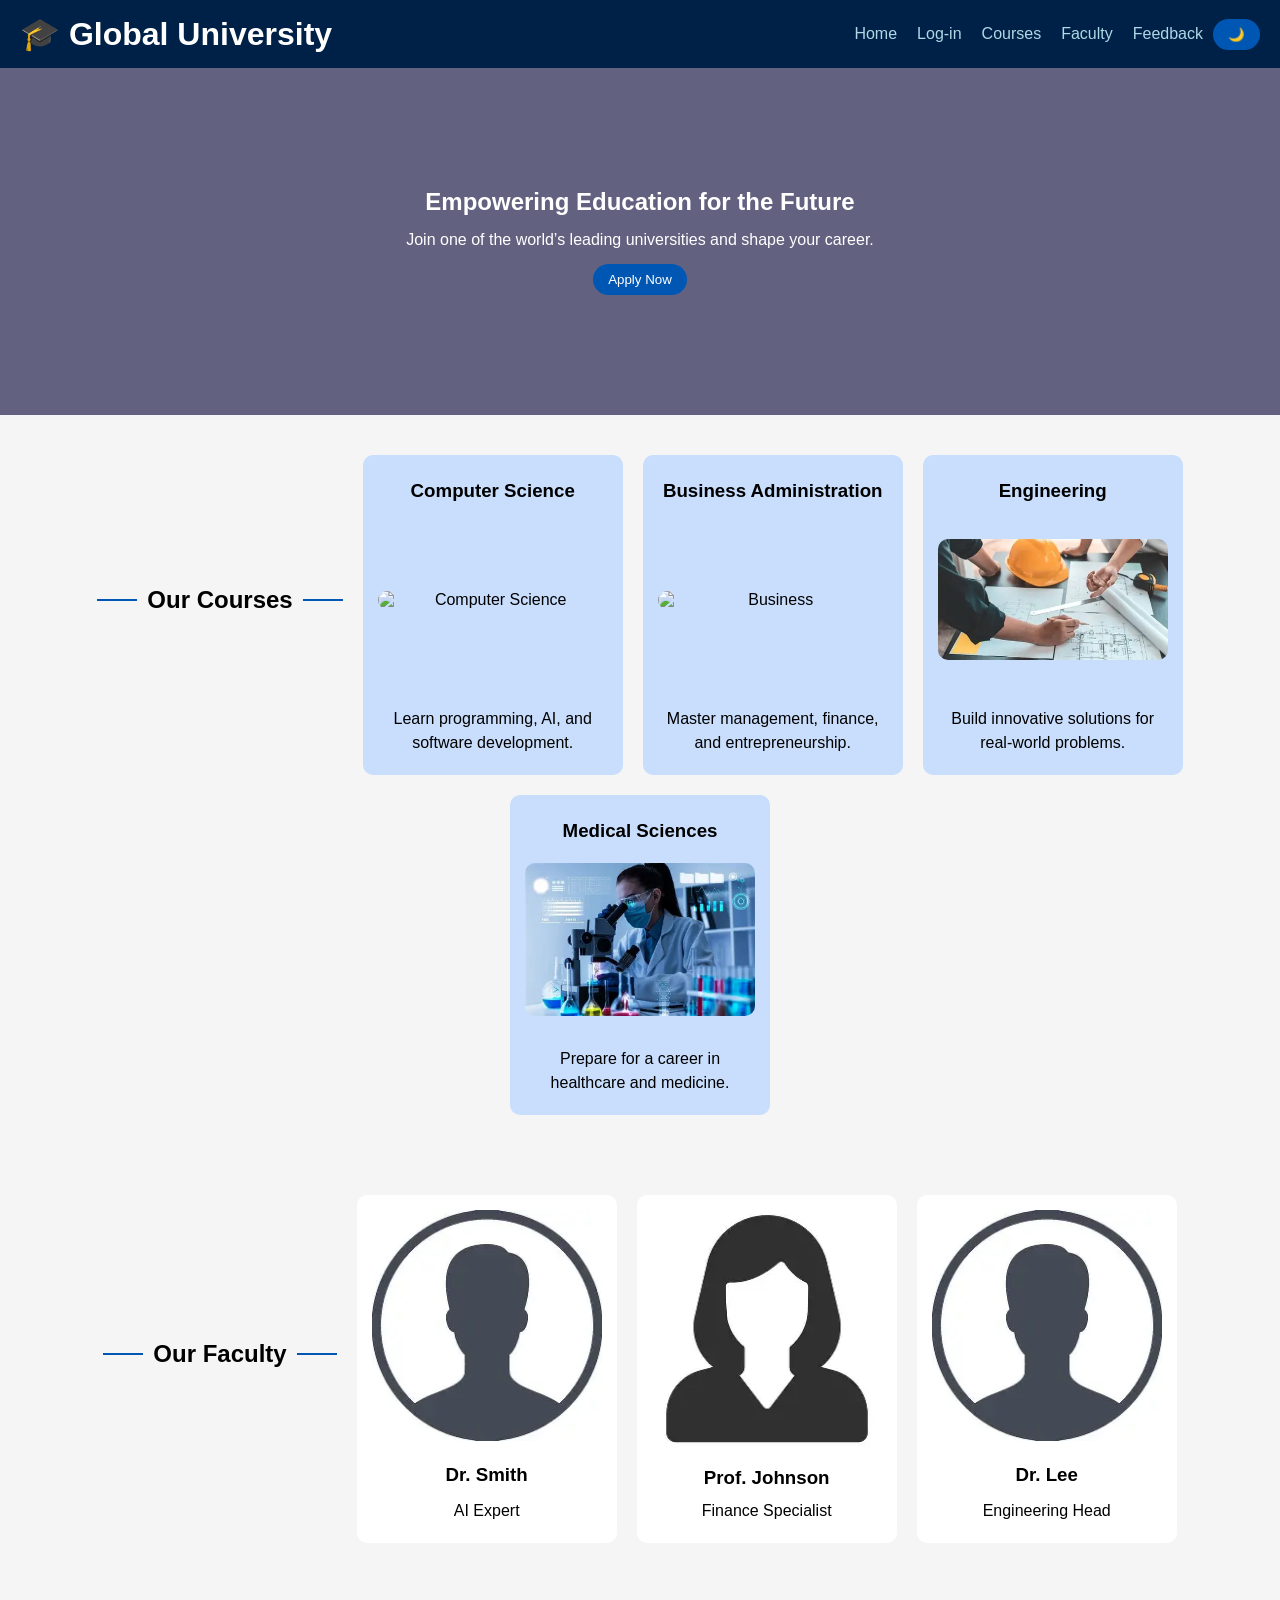
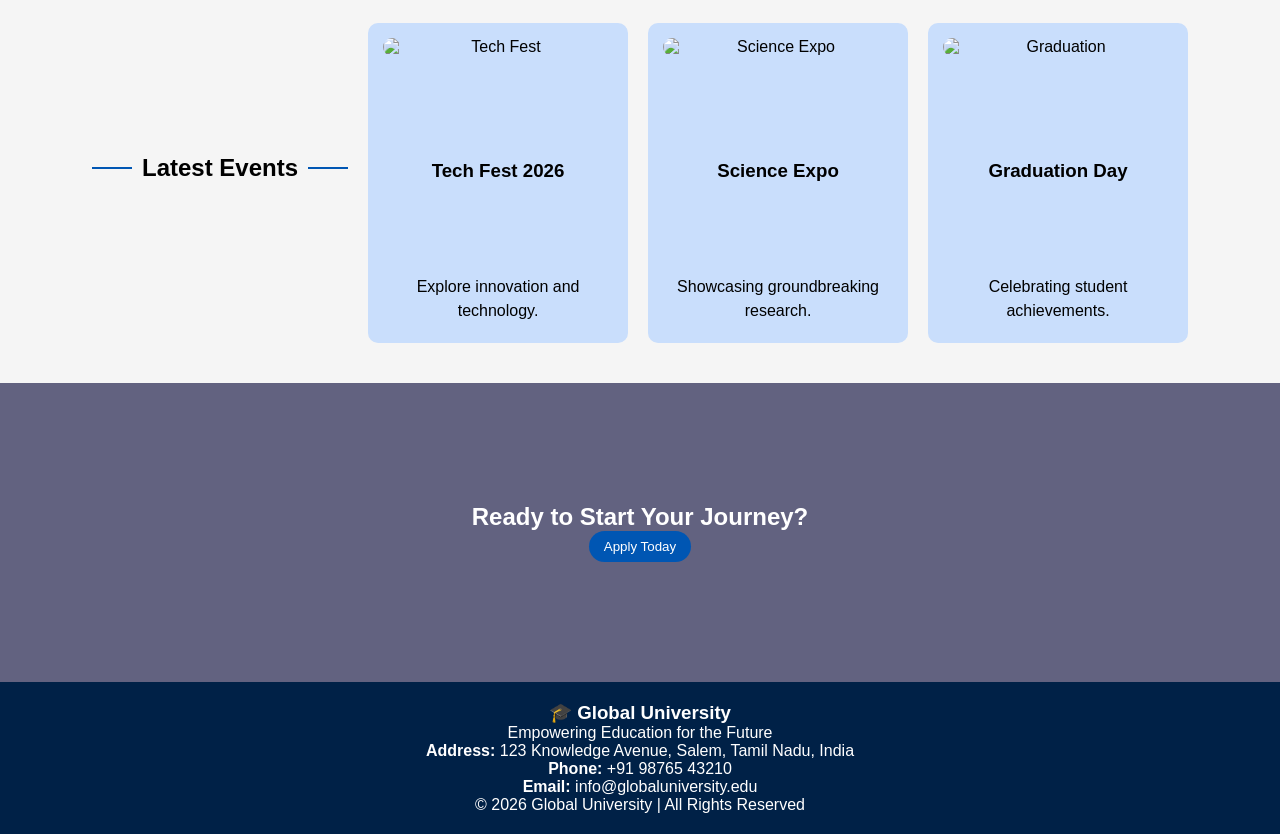
==== index.html @ e3558bdb "Add files via upload" ====
<!DOCTYPE html>
<html lang="en">
<head>
<meta charset="UTF-8">
<meta name="viewport" content="width=device-width, initial-scale=1.0">
<title>Global University</title>
<link rel="stylesheet" href="style.css">
</head>

<body>

<!-- HEADER -->
<header>
    <h1>🎓 Global University</h1>
    
    <nav id="nav">
        <a href="index.html">Home</a>
                <a href="login.html">Log-in</a>

        <a href="courses.html">Courses</a>
        <a href="faculty.html">Faculty</a>
        <a href="contact.html">Feedback</a>
            <button onclick="toggleTheme()">🌙</button>

    </nav>

</header>

<!-- HERO -->
<section class="hero">
    <h2>Empowering Education for the Future</h2>
    <p>Join one of the world’s leading universities and shape your career.</p>
    <button onclick="welcome()">Apply Now</button>
</section>

<!-- COURSES -->
<section class="courses">
    <h2>Our Courses</h2>

    <div class="card">
        <h3>Computer Science</h3>
        <img src="https://images.unsplash.com/photo-1518770660439-4636190af475" alt="Computer Science">
        <p>Learn programming, AI, and software development.</p>
    </div>

    <div class="card">
        <h3>Business Administration</h3>
        <img src="https://images.unsplash.com/photo-1554224155-6726b3ff858f" alt="Business">
        <p>Master management, finance, and entrepreneurship.</p>
    </div>

    <div class="card">
        <h3>Engineering</h3>
        <img src="engneering.webp" alt="Engineering">
        <p>Build innovative solutions for real-world problems.</p>
    </div>

    <div class="card">
        <h3>Medical Sciences</h3>
        <img src="medical.webp" alt="Medical">
        <p>Prepare for a career in healthcare and medicine.</p>
    </div>
</section>

<!-- FACULTY -->
<section class="faculty">
    <h2>Our Faculty</h2>

    <div class="pcard">
        <img src="profile-male.webp" alt="Dr Smith">
        <h3>Dr. Smith</h3>
        <p>AI Expert</p>
    </div>

    <div class="pcard">
        <img src="profile-female.webp" alt="Prof Johnson">
        <h3>Prof. Johnson</h3>
        <p>Finance Specialist</p>
    </div>

    <div class="pcard">
        <img src="profile-male.webp" alt="Dr Lee">
        <h3>Dr. Lee</h3>
        <p>Engineering Head</p>
    </div>
</section>

<!-- EVENTS -->
<section class="events">
    <h2>Latest Events</h2>

    <div class="card">
        <img src="https://images.unsplash.com/photo-1503428593586-e225b39bddfe" alt="Tech Fest">
        <h3>Tech Fest 2026</h3>
        <p>Explore innovation and technology.</p>
    </div>

    <div class="card">
        <img src="https://images.unsplash.com/photo-1523580494863-6f3031224c94" alt="Science Expo">
        <h3>Science Expo</h3>
        <p>Showcasing groundbreaking research.</p>
    </div>

    <div class="card">
        <img src="https://images.unsplash.com/photo-1521737604893-d14cc237f11d" alt="Graduation">
        <h3>Graduation Day</h3>
        <p>Celebrating student achievements.</p>
    </div>
</section>

<!-- CTA -->
<section class="hero">
    <h2>Ready to Start Your Journey?</h2>
    <button onclick="welcome()">Apply Today</button>
</section>

<footer>
    <div>
        <h3>🎓 Global University</h3>
        <p>Empowering Education for the Future</p>
    </div>

    <div>
        <p><b>Address:</b> 123 Knowledge Avenue, Salem, Tamil Nadu, India</p>
        <p><b>Phone:</b> +91 98765 43210</p>
        <p><b>Email:</b> info@globaluniversity.edu</p>
    </div>

    <p>© 2026 Global University | All Rights Reserved</p>
</footer>

<!-- SCROLL BUTTON -->
<button id="topBtn" onclick="scrollTop()">⬆</button>

<script src="script.js"></script>

</body>
</html>
---- style.css ----
/* RESET */
* {
    margin: 0;
    padding: 0;
    box-sizing: border-box;
}

/* BODY */
body {
    font-family: Arial, sans-serif;
    background: #f5f5f5;
    transition: 0.3s;
}

/* DARK MODE */
.dark {
    background: #121212;
    color: white;
}

.dark h2 {
    color: white;
}

/* HEADER */
header {
    display: flex;
    justify-content: space-between;
    align-items: center;
    padding: 15px 20px;
    background: #002147;
    color: white;
}

/* NAV */
nav {
    display: flex;
    align-items: center;
}

nav a {
    color: lightblue;
    margin: 0 10px;
    text-decoration: none;
    transition: 0.3s;
}

nav a:hover {
    color: white;
}

/* BUTTON */
button {
    padding: 8px 15px;
    background: #0056b3;
    color: white;
    border: none;
    cursor: pointer;
    border-radius: 20px;
    transition: 0.3s;
}

button:hover {
    background: #003f80;
}

/* HERO */
.hero {
    text-align: center;
    padding: 120px 20px;
    background: linear-gradient(rgba(0,0,50,0.6), rgba(0,0,50,0.6)),
    url('https://images.unsplash.com/photo-1523050854058-8df90110c9f1') no-repeat center/cover;
    color: white;
}

.hero p {
    margin: 15px 0;
}

/* SECTIONS */
.courses, .faculty, .events {
    display: flex;
    flex-wrap: wrap;
    justify-content: center;
    gap: 20px;
    padding: 40px 20px;
    text-align: center;
}

.contact {
    padding: 40px 20px;
    text-align: center;
}

/* CARDS */
.card, .pcard {
    width: 260px;
    min-height: 320px;
    padding: 15px;
    border-radius: 10px;
    transition: 0.4s;
    opacity: 0;
    transform: translateY(50px);
    display: flex;
    flex-direction: column;
    justify-content: space-between;
}

.card {
    background: rgb(201, 222, 252);
}

.pcard {
    background: white;
}

/* IMAGE */
.card img, .pcard img {
    width: 100%;
    object-fit: cover;
    border-radius: 10px;
    margin-bottom: 10px;
}

/* TEXT */
.card h3, .pcard h3 {
    margin: 10px 0 5px;
}

.card p, .pcard p {
    margin: 5px 0;
    line-height: 1.5;
}

/* HOVER */
.card:hover, .pcard:hover {
    transform: scale(1.05);
}

/* FORM */
.contact input,
.contact textarea {
    display: block;
    margin: 10px auto;
    padding: 10px;
    width: 60%;
    border: 1px solid #ccc;
    border-radius: 5px;
}

/* LOGIN PAGE SUPPORT */
.container {
    height: calc(100vh - 70px);
    display: flex;
    justify-content: center;
    align-items: center;
}

.login-box {
    background: white;
    padding: 30px;
    width: 300px;
    border-radius: 10px;
    text-align: center;
}

.login-box input {
    width: 100%;
    padding: 10px;
    margin: 10px 0;
}

.login-box button {
    width: 100%;
}

/* FOOTER */
footer {
    text-align: center;
    padding: 20px;
    background: #002147;
    color: white;
}

/* SCROLL BUTTON */
#topBtn {
    position: fixed;
    bottom: 20px;
    right: 20px;
    display: none;
    border-radius: 50%;
}

/* INLINE HEADING STYLE */
.faculty h2,
.courses h2,
.events h2,
.contact h2 {
    display: inline-flex;
    align-items: center;
    gap: 10px;
    margin-bottom: 30px;
}

.faculty h2::before,
.faculty h2::after,
.courses h2::before,
.courses h2::after,
.events h2::before,
.events h2::after,
.contact h2::before,
.contact h2::after {
    content: "";
    width: 40px;
    height: 2px;
    background: #0056b3;
}

/* RESPONSIVE */
@media(max-width: 768px) {

    nav {
        display: none;
        flex-direction: column;
        background: #002147;
        position: absolute;
        top: 60px;
        right: 0;
        width: 200px;
        padding: 10px;
    }

    nav a {
        margin: 10px 0;
        display: block;
    }

    .menu-toggle {
        display: block;
    }

    .card, .pcard {
        width: 90%;
    }

    .contact input,
    .contact textarea {
        width: 90%;
    }
}
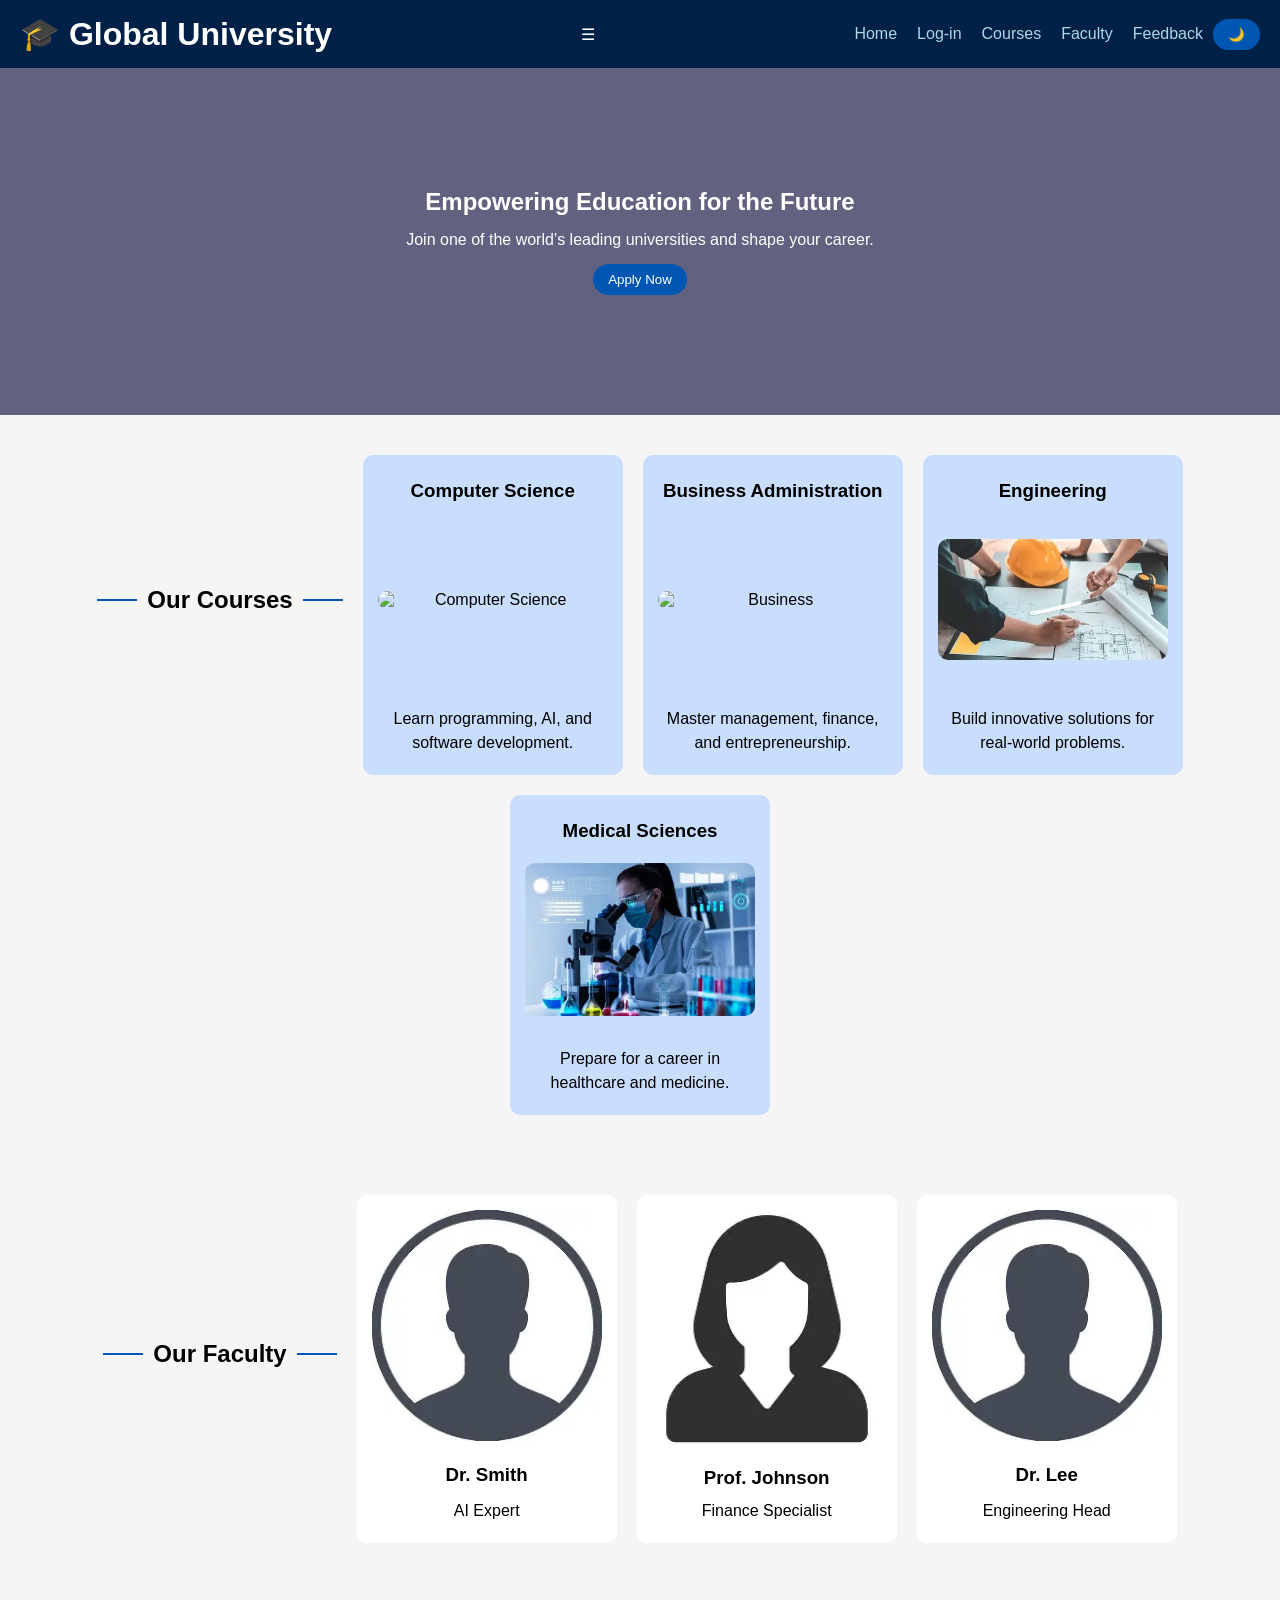
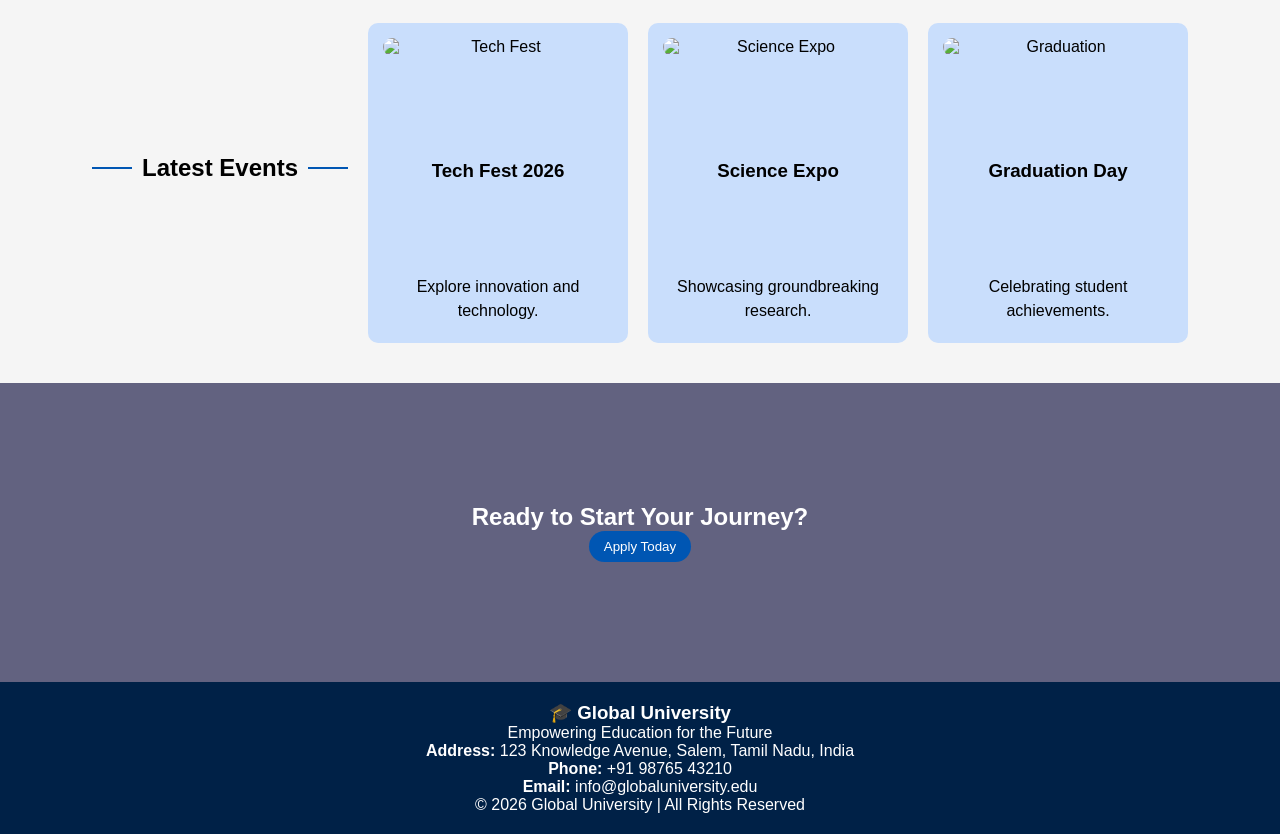
==== commit 3d696e1d: "Update index.html" ====
--- a/index.html
+++ b/index.html
@@ -12,7 +12,10 @@
 <!-- HEADER -->
 <header>
     <h1>🎓 Global University</h1>
-    
+
+ <div class="menu-toggle" onclick="toggleMenu()">☰</div>
+
+    <nav id="navMenu">
     <nav id="nav">
         <a href="index.html">Home</a>
                 <a href="login.html">Log-in</a>
@@ -135,4 +138,4 @@
 <script src="script.js"></script>
 
 </body>
-</html>+</html>
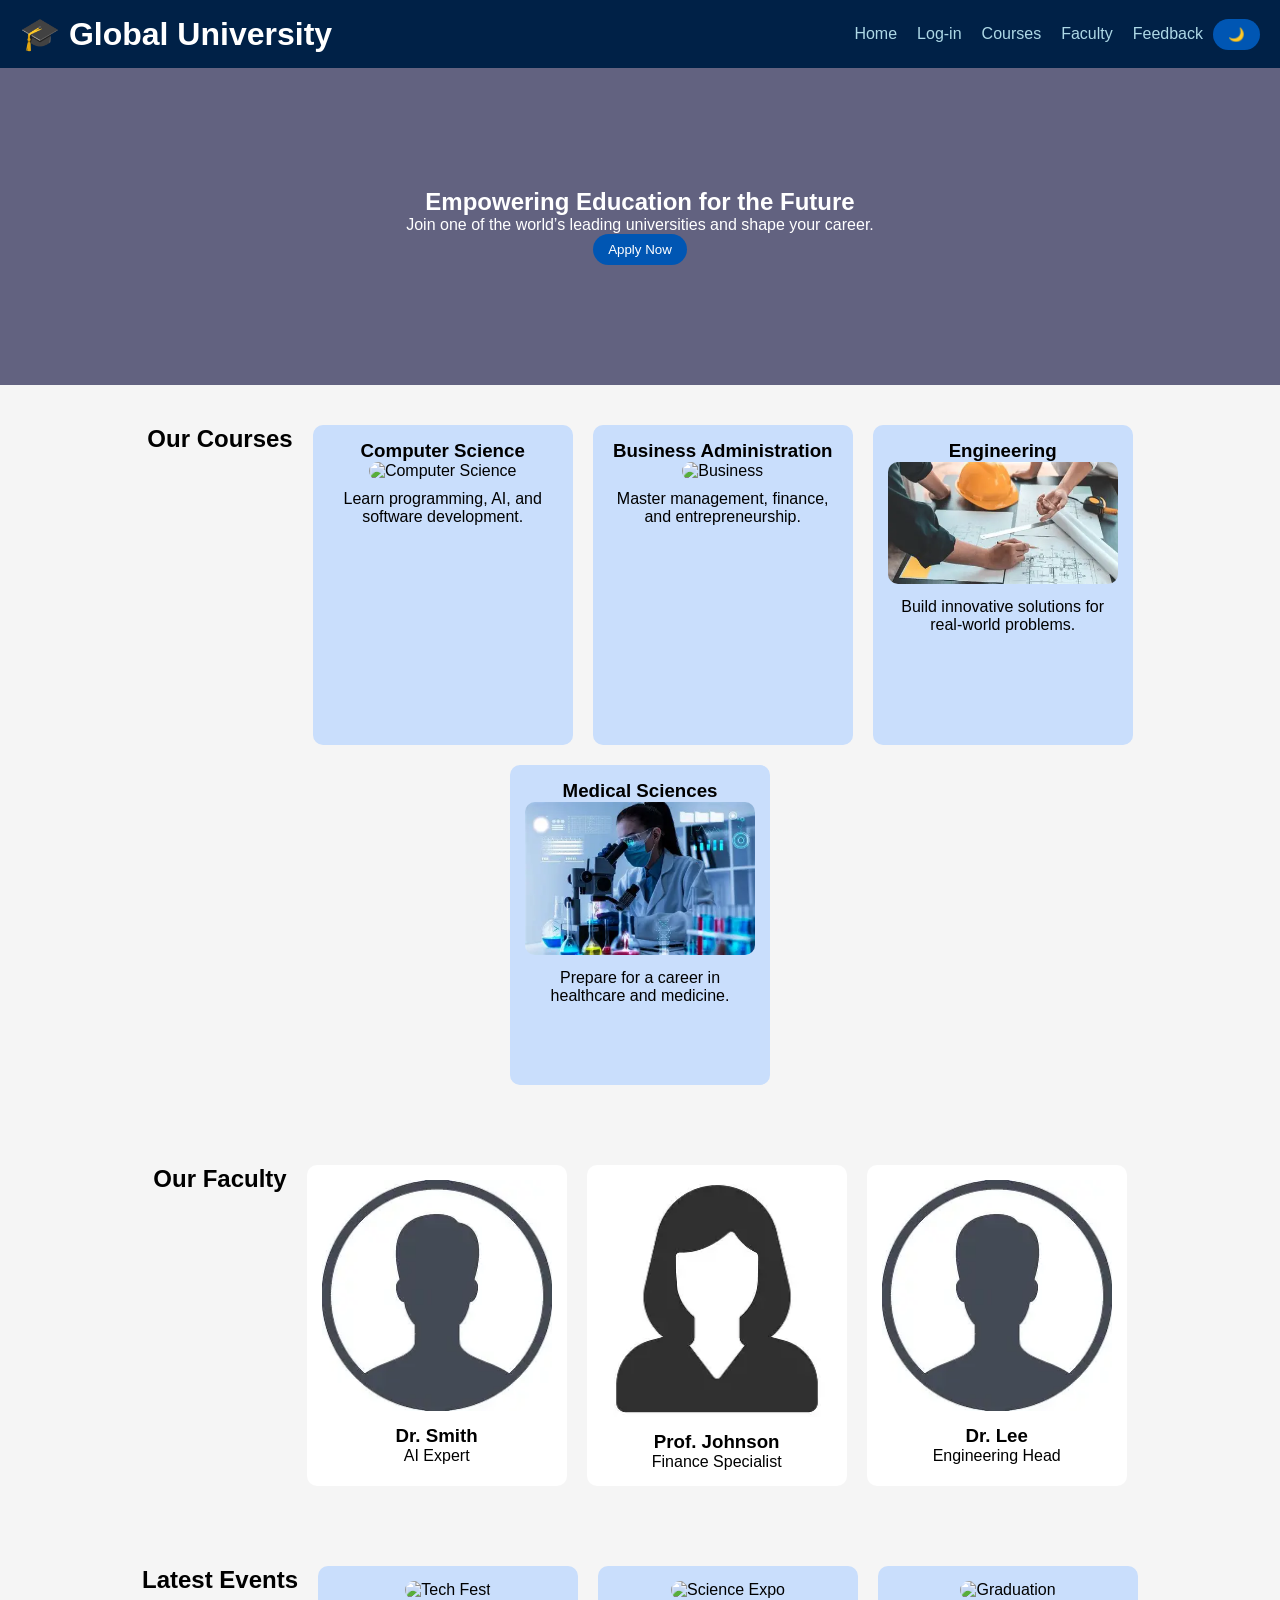
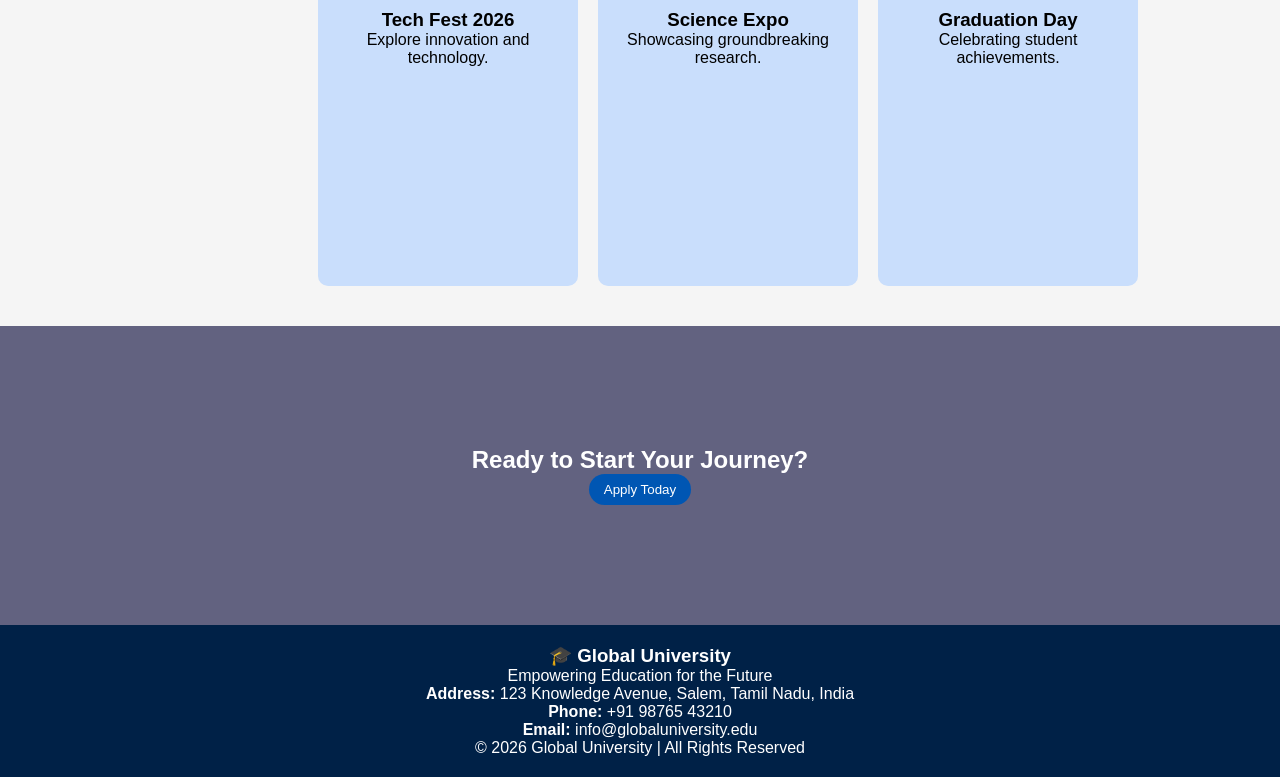
==== commit 1913eeec: "Update index.html" ====
--- a/index.html
+++ b/index.html
@@ -13,7 +13,7 @@
 <header>
     <h1>🎓 Global University</h1>
 
- <div class="menu-toggle" onclick="toggleMenu()">☰</div>
+ <div class="menu-toggle" ">☰</div>
 
     <nav id="navMenu">
     <nav id="nav">
--- a/style.css
+++ b/style.css
@@ -9,16 +9,12 @@
 body {
     font-family: Arial, sans-serif;
     background: #f5f5f5;
-    transition: 0.3s;
+    transition: background 0.3s, color 0.3s;
 }
 
 /* DARK MODE */
 .dark {
     background: #121212;
-    color: white;
-}
-
-.dark h2 {
     color: white;
 }
 
@@ -30,12 +26,23 @@
     padding: 15px 20px;
     background: #002147;
     color: white;
+    position: sticky;
+    top: 0;
+    z-index: 1000;
+}
+
+/* HAMBURGER */
+.menu-toggle {
+    display: none;
+    font-size: 24px;
+    cursor: pointer;
 }
 
 /* NAV */
 nav {
     display: flex;
     align-items: center;
+    transition: all 0.3s ease;
 }
 
 nav a {
@@ -73,10 +80,6 @@
     color: white;
 }
 
-.hero p {
-    margin: 15px 0;
-}
-
 /* SECTIONS */
 .courses, .faculty, .events {
     display: flex;
@@ -87,23 +90,15 @@
     text-align: center;
 }
 
-.contact {
-    padding: 40px 20px;
-    text-align: center;
-}
-
 /* CARDS */
 .card, .pcard {
     width: 260px;
     min-height: 320px;
     padding: 15px;
     border-radius: 10px;
-    transition: 0.4s;
     opacity: 0;
     transform: translateY(50px);
-    display: flex;
-    flex-direction: column;
-    justify-content: space-between;
+    transition: all 0.6s ease;
 }
 
 .card {
@@ -114,30 +109,20 @@
     background: white;
 }
 
-/* IMAGE */
+/* IMAGES */
 .card img, .pcard img {
     width: 100%;
-    object-fit: cover;
     border-radius: 10px;
     margin-bottom: 10px;
 }
 
-/* TEXT */
-.card h3, .pcard h3 {
-    margin: 10px 0 5px;
+/* HOVER EFFECT */
+.card:hover, .pcard:hover {
+    transform: scale(1.05);
+    box-shadow: 0 10px 25px rgba(0,0,0,0.2);
 }
 
-.card p, .pcard p {
-    margin: 5px 0;
-    line-height: 1.5;
-}
-
-/* HOVER */
-.card:hover, .pcard:hover {
-    transform: scale(1.05);
-}
-
-/* FORM */
+/* CONTACT */
 .contact input,
 .contact textarea {
     display: block;
@@ -146,32 +131,6 @@
     width: 60%;
     border: 1px solid #ccc;
     border-radius: 5px;
-}
-
-/* LOGIN PAGE SUPPORT */
-.container {
-    height: calc(100vh - 70px);
-    display: flex;
-    justify-content: center;
-    align-items: center;
-}
-
-.login-box {
-    background: white;
-    padding: 30px;
-    width: 300px;
-    border-radius: 10px;
-    text-align: center;
-}
-
-.login-box input {
-    width: 100%;
-    padding: 10px;
-    margin: 10px 0;
-}
-
-.login-box button {
-    width: 100%;
 }
 
 /* FOOTER */
@@ -191,33 +150,12 @@
     border-radius: 50%;
 }
 
-/* INLINE HEADING STYLE */
-.faculty h2,
-.courses h2,
-.events h2,
-.contact h2 {
-    display: inline-flex;
-    align-items: center;
-    gap: 10px;
-    margin-bottom: 30px;
-}
+/* MOBILE */
+@media(max-width: 768px) {
 
-.faculty h2::before,
-.faculty h2::after,
-.courses h2::before,
-.courses h2::after,
-.events h2::before,
-.events h2::after,
-.contact h2::before,
-.contact h2::after {
-    content: "";
-    width: 40px;
-    height: 2px;
-    background: #0056b3;
-}
-
-/* RESPONSIVE */
-@media(max-width: 768px) {
+    .menu-toggle {
+        display: block;
+    }
 
     nav {
         display: none;
@@ -230,12 +168,12 @@
         padding: 10px;
     }
 
+    nav.show {
+        display: flex;
+    }
+
     nav a {
         margin: 10px 0;
-        display: block;
-    }
-
-    .menu-toggle {
         display: block;
     }
 
@@ -247,4 +185,15 @@
     .contact textarea {
         width: 90%;
     }
-}+}
+
+/* DESKTOP FIX */
+@media(min-width: 769px) {
+    nav {
+        display: flex !important;
+    }
+
+    .menu-toggle {
+        display: none;
+    }
+}
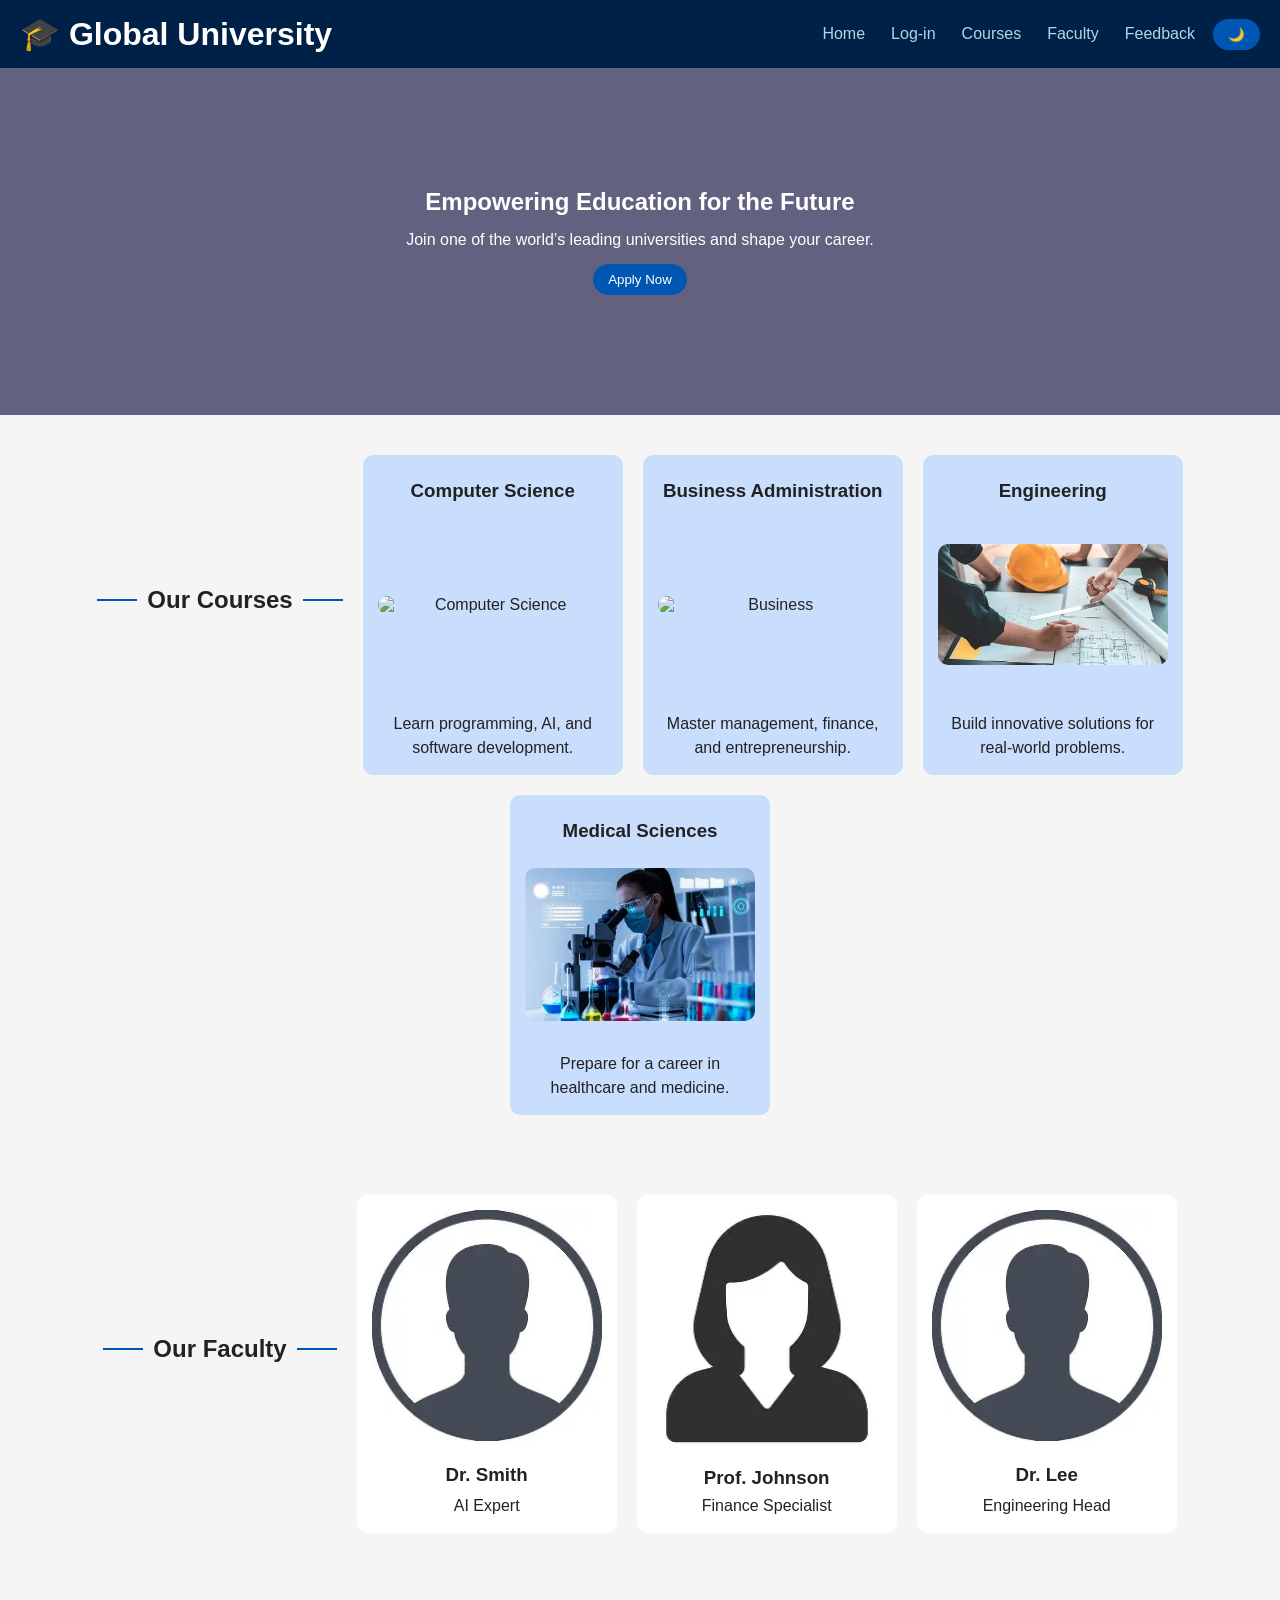
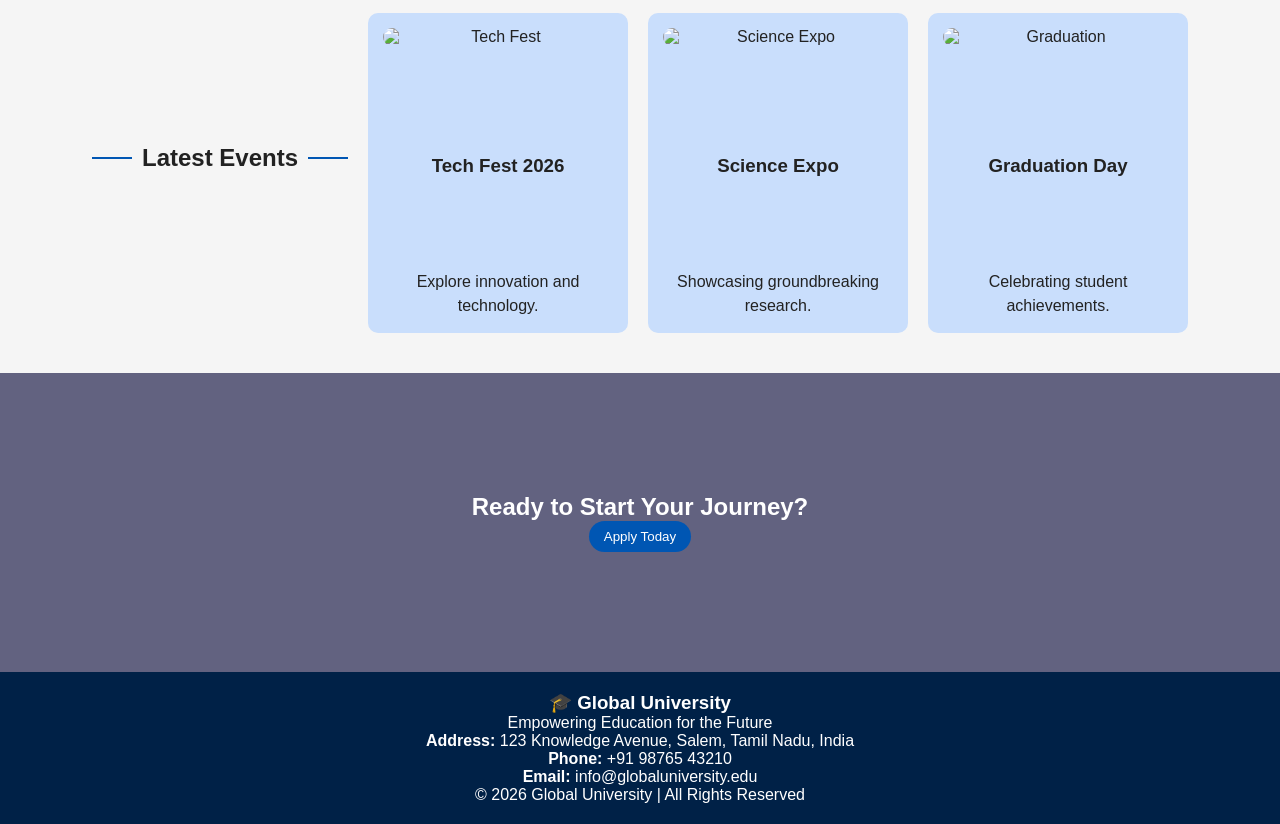
==== commit c34a57e8: "Update index.html" ====
--- a/index.html
+++ b/index.html
@@ -13,13 +13,12 @@
 <header>
     <h1>🎓 Global University</h1>
 
- <div class="menu-toggle" ">☰</div>
+     <div class="menu-toggle" onclick="toggleMenu()">☰</div>
 
+  
     <nav id="navMenu">
-    <nav id="nav">
         <a href="index.html">Home</a>
-                <a href="login.html">Log-in</a>
-
+        <a href="login.html">Log-in</a>
         <a href="courses.html">Courses</a>
         <a href="faculty.html">Faculty</a>
         <a href="contact.html">Feedback</a>
--- a/style.css
+++ b/style.css
@@ -1,24 +1,40 @@
-/* RESET */
+/* ================= RESET ================= */
 * {
     margin: 0;
     padding: 0;
     box-sizing: border-box;
 }
 
-/* BODY */
+/* ================= BODY ================= */
 body {
     font-family: Arial, sans-serif;
     background: #f5f5f5;
+    color: #222;
     transition: background 0.3s, color 0.3s;
 }
 
-/* DARK MODE */
+/* ================= DARK MODE ================= */
 .dark {
     background: #121212;
     color: white;
 }
 
-/* HEADER */
+.dark header,
+.dark footer {
+    background: #000;
+}
+
+.dark .card {
+    background: #1e1e1e;
+    color: white;
+}
+
+.dark .pcard {
+    background: #1e1e1e;
+    color: white;
+}
+
+/* ================= HEADER ================= */
 header {
     display: flex;
     justify-content: space-between;
@@ -31,24 +47,25 @@
     z-index: 1000;
 }
 
-/* HAMBURGER */
+/* ================= HAMBURGER ================= */
 .menu-toggle {
     display: none;
-    font-size: 24px;
+    font-size: 26px;
     cursor: pointer;
 }
 
-/* NAV */
+/* ================= NAV ================= */
 nav {
     display: flex;
     align-items: center;
+    gap: 10px;
     transition: all 0.3s ease;
 }
 
 nav a {
     color: lightblue;
-    margin: 0 10px;
     text-decoration: none;
+    padding: 5px 8px;
     transition: 0.3s;
 }
 
@@ -56,14 +73,14 @@
     color: white;
 }
 
-/* BUTTON */
+/* ================= BUTTON ================= */
 button {
     padding: 8px 15px;
     background: #0056b3;
     color: white;
     border: none;
+    border-radius: 20px;
     cursor: pointer;
-    border-radius: 20px;
     transition: 0.3s;
 }
 
@@ -71,16 +88,20 @@
     background: #003f80;
 }
 
-/* HERO */
+/* ================= HERO ================= */
 .hero {
     text-align: center;
     padding: 120px 20px;
+    color: white;
     background: linear-gradient(rgba(0,0,50,0.6), rgba(0,0,50,0.6)),
     url('https://images.unsplash.com/photo-1523050854058-8df90110c9f1') no-repeat center/cover;
-    color: white;
-}
-
-/* SECTIONS */
+}
+
+.hero p {
+    margin: 15px 0;
+}
+
+/* ================= SECTIONS ================= */
 .courses, .faculty, .events {
     display: flex;
     flex-wrap: wrap;
@@ -90,39 +111,54 @@
     text-align: center;
 }
 
-/* CARDS */
+.contact {
+    padding: 40px 20px;
+    text-align: center;
+}
+
+/* ================= CARDS ================= */
 .card, .pcard {
     width: 260px;
     min-height: 320px;
     padding: 15px;
     border-radius: 10px;
+    background: white;
+    transition: all 0.5s ease;
     opacity: 0;
     transform: translateY(50px);
-    transition: all 0.6s ease;
+    display: flex;
+    flex-direction: column;
+    justify-content: space-between;
 }
 
 .card {
     background: rgb(201, 222, 252);
 }
 
-.pcard {
-    background: white;
-}
-
-/* IMAGES */
+/* ================= IMAGES ================= */
 .card img, .pcard img {
     width: 100%;
     border-radius: 10px;
     margin-bottom: 10px;
-}
-
-/* HOVER EFFECT */
+    object-fit: cover;
+}
+
+/* ================= TEXT ================= */
+.card h3, .pcard h3 {
+    margin: 10px 0 5px;
+}
+
+.card p, .pcard p {
+    line-height: 1.5;
+}
+
+/* ================= HOVER ================= */
 .card:hover, .pcard:hover {
     transform: scale(1.05);
     box-shadow: 0 10px 25px rgba(0,0,0,0.2);
 }
 
-/* CONTACT */
+/* ================= FORM ================= */
 .contact input,
 .contact textarea {
     display: block;
@@ -133,7 +169,33 @@
     border-radius: 5px;
 }
 
-/* FOOTER */
+/* ================= LOGIN ================= */
+.container {
+    height: calc(100vh - 70px);
+    display: flex;
+    justify-content: center;
+    align-items: center;
+}
+
+.login-box {
+    background: white;
+    padding: 30px;
+    width: 300px;
+    border-radius: 10px;
+    text-align: center;
+}
+
+.login-box input {
+    width: 100%;
+    padding: 10px;
+    margin: 10px 0;
+}
+
+.login-box button {
+    width: 100%;
+}
+
+/* ================= FOOTER ================= */
 footer {
     text-align: center;
     padding: 20px;
@@ -141,7 +203,7 @@
     color: white;
 }
 
-/* SCROLL BUTTON */
+/* ================= SCROLL BUTTON ================= */
 #topBtn {
     position: fixed;
     bottom: 20px;
@@ -150,7 +212,32 @@
     border-radius: 50%;
 }
 
-/* MOBILE */
+/* ================= HEADINGS STYLE ================= */
+.faculty h2,
+.courses h2,
+.events h2,
+.contact h2 {
+    display: inline-flex;
+    align-items: center;
+    gap: 10px;
+    margin-bottom: 30px;
+}
+
+.faculty h2::before,
+.faculty h2::after,
+.courses h2::before,
+.courses h2::after,
+.events h2::before,
+.events h2::after,
+.contact h2::before,
+.contact h2::after {
+    content: "";
+    width: 40px;
+    height: 2px;
+    background: #0056b3;
+}
+
+/* ================= MOBILE ================= */
 @media(max-width: 768px) {
 
     .menu-toggle {
@@ -160,10 +247,10 @@
     nav {
         display: none;
         flex-direction: column;
-        background: #002147;
         position: absolute;
         top: 60px;
         right: 0;
+        background: #002147;
         width: 200px;
         padding: 10px;
     }
@@ -173,8 +260,8 @@
     }
 
     nav a {
+        display: block;
         margin: 10px 0;
-        display: block;
     }
 
     .card, .pcard {
@@ -187,7 +274,7 @@
     }
 }
 
-/* DESKTOP FIX */
+/* ================= DESKTOP ================= */
 @media(min-width: 769px) {
     nav {
         display: flex !important;
